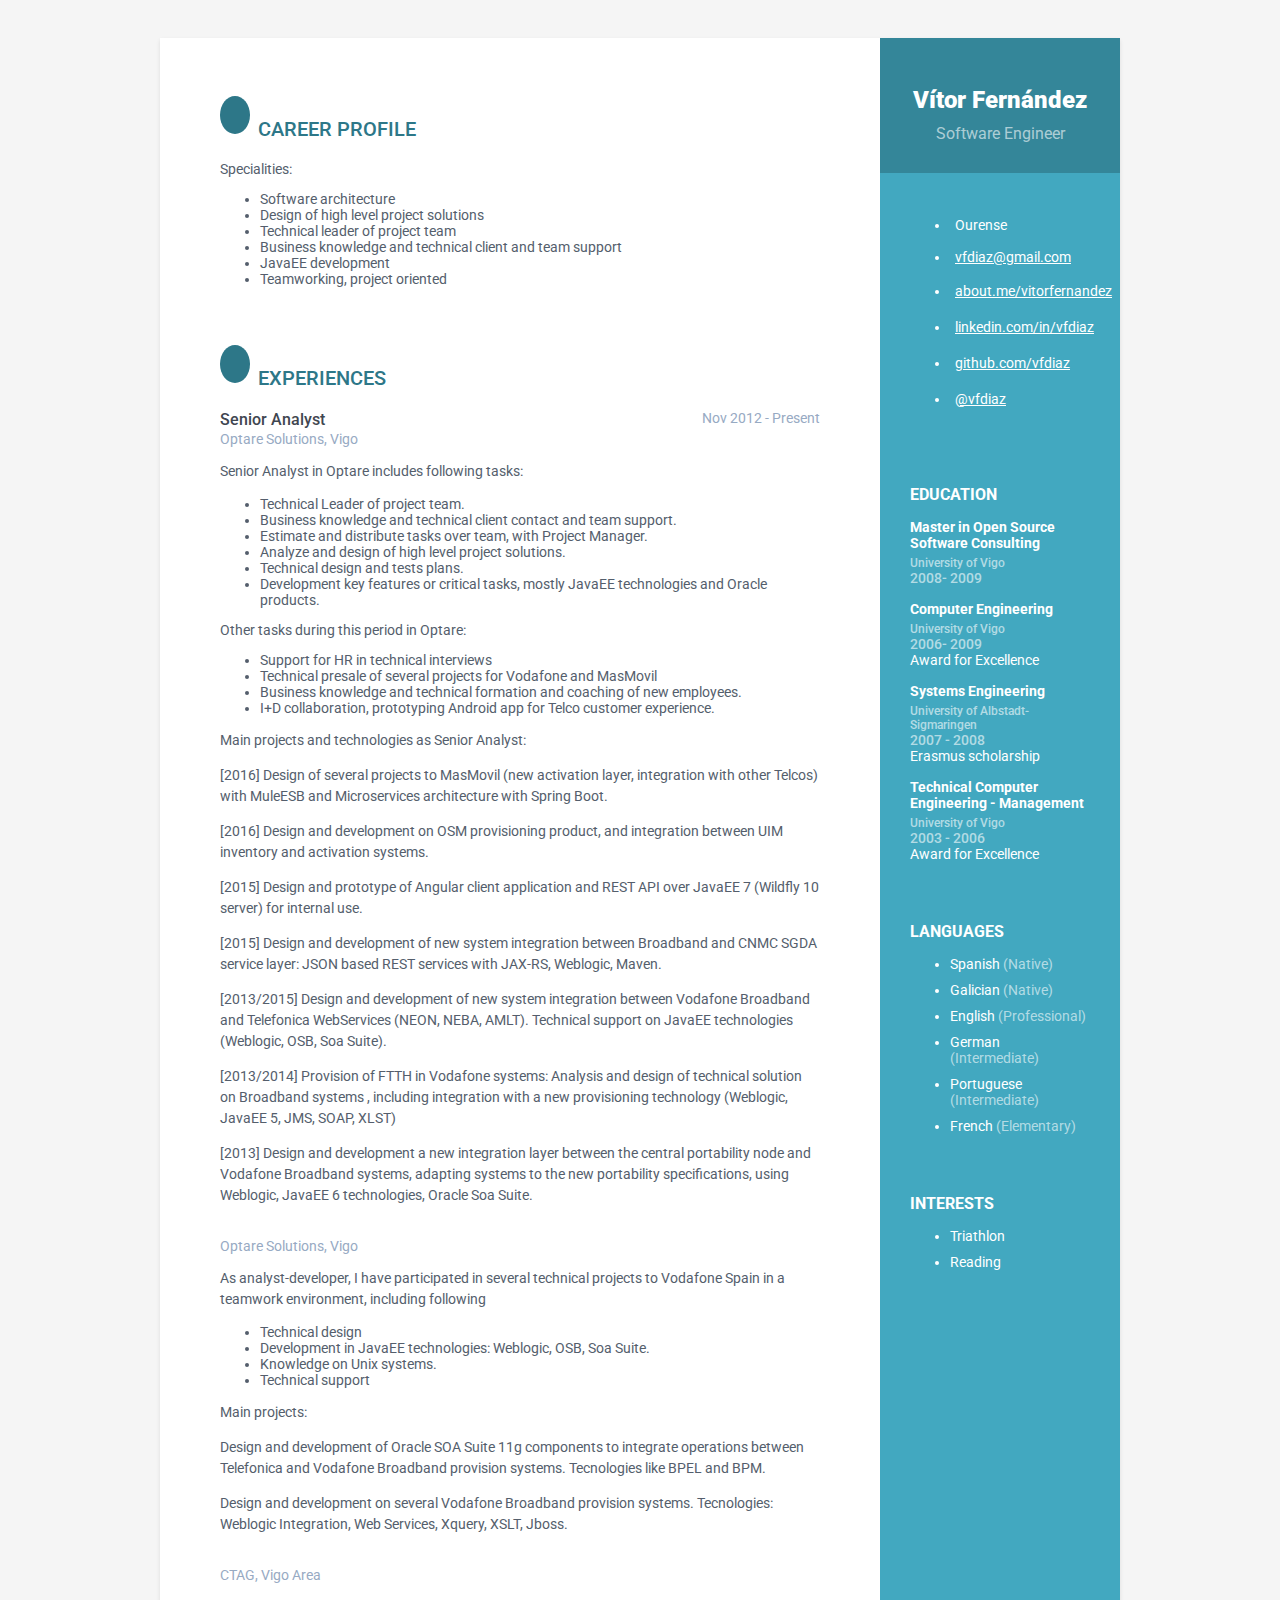
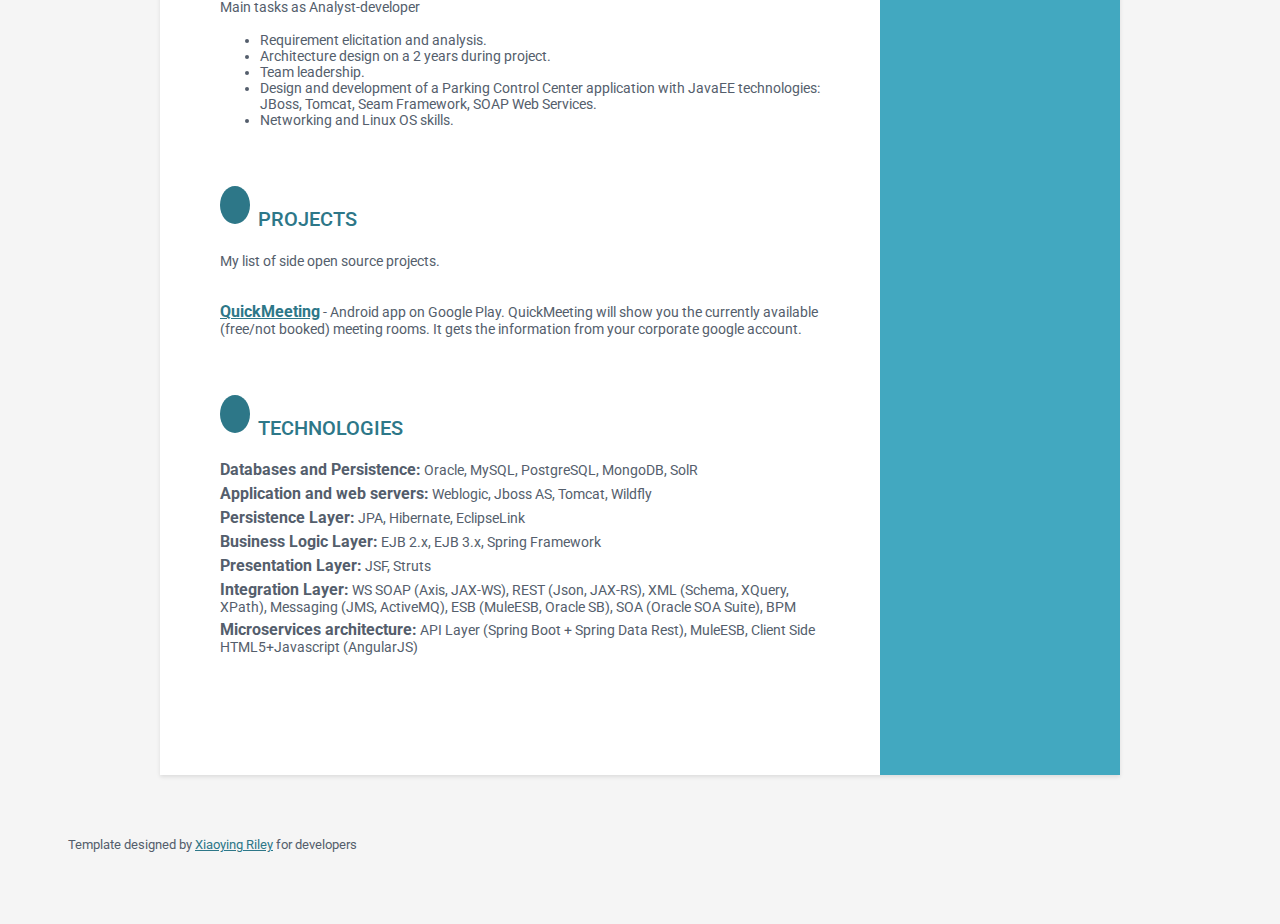
==== index_es.html @ 52ed0b9c "Add pdf resume" ====
<!DOCTYPE html>
<!--[if IE 8]> <html lang="en" class="ie8"> <![endif]-->
<!--[if IE 9]> <html lang="en" class="ie9"> <![endif]-->
<!--[if !IE]><!--> <html lang="en"> <!--<![endif]-->
<head>
    <title>CV - Vitor Fernandez</title>
    <!-- Meta -->
    <meta charset="utf-8">
    <meta http-equiv="X-UA-Compatible" content="IE=edge">
    <meta name="viewport" content="width=device-width, initial-scale=1.0">
    <meta name="description" content="CV - Vitor Fernandez">
    <meta name="author" content="Vitor Fernandez">
    <link href='https://fonts.googleapis.com/css?family=Roboto:400,500,400italic,300italic,300,500italic,700,700italic,900,900italic' rel='stylesheet' type='text/css'>
    <!-- Global CSS -->
    <link rel="stylesheet" href="assets/plugins/bootstrap/css/bootstrap.min.css">
    <!-- Plugins CSS -->
    <link rel="stylesheet" href="assets/plugins/font-awesome/css/font-awesome.css">

    <!-- Theme CSS -->
    <link id="theme-style" rel="stylesheet" href="assets/css/styles.css">
    <!-- HTML5 shim and Respond.js for IE8 support of HTML5 elements and media queries -->
    <!--[if lt IE 9]>
      <script src="https://oss.maxcdn.com/html5shiv/3.7.2/html5shiv.min.js"></script>
      <script src="https://oss.maxcdn.com/respond/1.4.2/respond.min.js"></script>
    <![endif]-->
</head>

<body>
    <div class="wrapper">
        <div class="sidebar-wrapper">
            <div class="profile-container">
                <img class="profile" src="assets/images/profile.png" alt="" />
                <h2 class="name">Vítor Fernández</h2>
                <h3 class="tagline">Software Engineer</h3>
            </div><!--//profile-container-->

            <div class="contact-container container-block">
                <ul class="list-unstyled contact-list">
                    <li class="email"><i class="fa fa-home"></i>Ourense</a></li>
                    <li class="email"><i class="fa fa-envelope"></i><a href="mailto: vfdiaz@gmail.com">vfdiaz@gmail.com</a></li>
                    <li class="website"><i class="fa fa-globe"></i><a href="http://about.me/vitorfernandez" target="_blank">about.me/vitorfernandez</a></li>
                    <li class="linkedin"><i class="fa fa-linkedin"></i><a href="https://www.linkedin.com/in/vfdiaz" target="_blank">linkedin.com/in/vfdiaz</a></li>
                    <li class="github"><i class="fa fa-github"></i><a href="https://github.com/vfdiaz" target="_blank">github.com/vfdiaz</a></li>
                    <li class="twitter"><i class="fa fa-twitter"></i><a href="https://twitter.com/3rdwave_themes" target="_blank">@vfdiaz</a></li>
                </ul>
            </div><!--//contact-container-->
            <div class="education-container container-block">
                <h2 class="container-block-title">Education</h2>
                <div class="item">
                    <h4 class="degree">Master in Open Source Software Consulting</h4>
                    <h5 class="meta">University of Vigo</h5>
                    <div class="time">2008- 2009</div>
                </div><!--//item-->
                <div class="item">
                    <h4 class="degree">Computer Engineering</h4>
                    <h5 class="meta">University of Vigo</h5>
                    <div class="time">2006- 2009</div>
                    <span class="lang-desc">Award for Excellence</span>
                </div><!--//item-->
                <div class="item">
                    <h4 class="degree">Systems Engineering</h4>
                    <h5 class="meta">University of Albstadt-Sigmaringen</h5>
                    <div class="time">2007 - 2008</div>
                    <span class="lang-desc">Erasmus scholarship</span>
                </div><!--//item-->
                <div class="item">
                    <h4 class="degree">Technical Computer Engineering - Management</h4>
                    <h5 class="meta">University of Vigo</h5>
                    <div class="time">2003 - 2006</div>
                    <span class="lang-desc">Award for Excellence</span>
                </div><!--//item-->
            </div><!--//education-container-->

            <div class="languages-container container-block">
                <h2 class="container-block-title">Languages</h2>
                <ul class="list-unstyled interests-list">
                    <li>Spanish <span class="lang-desc">(Native)</span></li>
                    <li>Galician <span class="lang-desc">(Native)</span></li>
                    <li>English <span class="lang-desc">(Professional)</span></li>
                    <li>German <span class="lang-desc">(Intermediate)</span></li>
                    <li>Portuguese <span class="lang-desc">(Intermediate)</span></li>
                    <li>French <span class="lang-desc">(Elementary)</span></li>
                </ul>
            </div><!--//interests-->

            <div class="interests-container container-block">
                <h2 class="container-block-title">Interests</h2>
                <ul class="list-unstyled interests-list">
                    <li>Triathlon</li>
                    <li>Reading</li>
                </ul>
            </div><!--//interests-->

        </div><!--//sidebar-wrapper-->

        <div class="main-wrapper">

            <section class="section summary-section">
                <h2 class="section-title"><i class="fa fa-user"></i>Career Profile</h2>
                <div class="summary">
                    Specialities:
                    <ul>
                    <li>Software architecture</li>
                    <li>Design of high level project solutions</li>
                    <li>Technical leader of project team</li>
                    <li>Business knowledge and technical client and team support</li>
                    <li>JavaEE development</li>
                    <li>Teamworking, project oriented</li>
                </ul>
                </div><!--//summary-->
            </section><!--//section-->

            <section class="section experiences-section">
                <h2 class="section-title"><i class="fa fa-briefcase"></i>Experiences</h2>

                <div class="item">
                    <div class="meta">
                        <div class="upper-row">
                            <h3 class="job-title">Senior Analyst</h3>
                            <div class="time">Nov 2012 - Present</div>
                        </div><!--//upper-row-->
                        <div class="company">Optare Solutions, Vigo</div>
                    </div><!--//meta-->
                    <div class="details">
                        <p>Senior Analyst in Optare includes following tasks:
                        <ul>
                            <li>Technical Leader of project team.</li>
                            <li>Business knowledge and technical client contact and team support.</li>
                            <li>Estimate and distribute tasks over team, with Project Manager.</li>
                            <li>Analyze and design of high level project solutions.</li>
                            <li>Technical design and tests plans.</li>
                            <li>Development key features or critical tasks, mostly JavaEE technologies and Oracle products.</li>
                        </ul>
                        Other tasks during this period in Optare:
                        <ul>
                            <li>Support for HR in technical interviews</li>
                            <li>Technical presale of several projects for Vodafone and MasMovil</li>
                            <li>Business knowledge and technical formation and coaching of new employees.</li>
                            <li>I+D collaboration, prototyping Android app for Telco customer experience.</li>
                        </ul>
                        </p>
                        <p>Main projects and technologies as Senior Analyst:</p>
                        <p>[2016] Design of several projects to MasMovil (new activation layer, integration with other Telcos) with MuleESB and Microservices architecture with Spring Boot.</p>
                        <p>[2016] Design and development on OSM provisioning product, and integration between UIM inventory and activation systems.</p>
                        <p>[2015] Design and prototype of Angular client application and REST API over JavaEE 7 (Wildfly 10 server) for internal use.</p>
                        <p>[2015] Design and development of new system integration between Broadband and CNMC SGDA service layer: JSON based REST services with JAX-RS, Weblogic, Maven.</p>
                        <p>[2013/2015] Design and development of new system integration between Vodafone Broadband and Telefonica WebServices (NEON, NEBA, AMLT). Technical support on JavaEE technologies (Weblogic, OSB, Soa Suite).</p>
                        <p>[2013/2014] Provision of FTTH in Vodafone systems: Analysis and design of technical solution on Broadband systems , including integration with a new provisioning technology (Weblogic, JavaEE 5, JMS, SOAP, XLST)</p>
                        <p>[2013] Design and development a new integration layer between the central portability node and Vodafone Broadband systems, adapting systems to the  new portability specifications, using Weblogic, JavaEE 6 technologies, Oracle Soa Suite.</p>
                    </div><!--//details-->
                </div><!--//item-->

                <div class="item">
                    <div class="meta">
                        <div class="upper-row">
                            <h3 class="job-title"Analyst-developer</h3>
                            <div class="time">Dec 2010 - Nov 2012</div>
                        </div><!--//upper-row-->
                        <div class="company">Optare Solutions, Vigo</div>
                    </div><!--//meta-->
                    <div class="details">
                        <p>As analyst-developer, I have participated in several technical projects to Vodafone Spain in a teamwork environment, including following
                        <ul>
                            <li>Technical design</li>
                            <li>Development in JavaEE technologies: Weblogic, OSB, Soa Suite.</li>
                            <li>Knowledge on Unix systems.</li>
                            <li>Technical support</li>
                        </ul>
                        </p>
                        <p>Main projects:</p>
                        <p>Design and development of Oracle SOA Suite 11g components to integrate operations between  Telefonica and Vodafone Broadband provision systems. Tecnologies like BPEL and BPM.</p>
                        <p>Design and development on several Vodafone Broadband provision systems. Tecnologies: Weblogic Integration, Web Services, Xquery, XSLT, Jboss.</p>
                    </div><!--//details-->
                </div><!--//item-->

                <div class="item">
                    <div class="meta">
                        <div class="upper-row">
                            <h3 class="job-title"Analyst-developer</h3>
                            <div class="time">Jan 09 - Dec 2010</div>
                        </div><!--//upper-row-->
                        <div class="company">CTAG, Vigo Area</div>
                    </div><!--//meta-->
                    <div class="details">
                        <p><p>Main tasks as Analyst-developer
                        <ul>
                            <li>Requirement elicitation and analysis.</li>
                            <li>Architecture design on a 2 years during project.</li>
                            <li>Team leadership.</li>
                            <li>Design and development of a Parking Control Center application with JavaEE technologies: JBoss, Tomcat, Seam Framework, SOAP Web Services.</li>
                            <li>Networking and Linux OS skills.</li>
                        </ul></p>
                    </div><!--//details-->
                </div><!--//item-->

            </section><!--//section-->

            <section class="section projects-section">
                <h2 class="section-title"><i class="fa fa-archive"></i>Projects</h2>
                <div class="intro">
                    <p>My list of side open source projects.</p>
                </div><!--//intro-->
                <div class="item">
                    <span class="project-title"><a href="https://github.com/quickmeeting/chalendarviewer" target="_blank">QuickMeeting</a></span> -
                    <span class="project-tagline">Android app on Google Play. QuickMeeting will show you the currently available (free/not booked) meeting rooms. It gets the information from your corporate google account.</span>
                </div><!--//item-->
            </section><!--//section-->

            <section class="skills-section section">
                <h2 class="section-title"><i class="fa fa-rocket"></i>Technologies</h2>
                <div class="item-sp">
                    <span class="project-title">Databases and Persistence:</span>
                    <span class="project-tagline">Oracle, MySQL, PostgreSQL, MongoDB, SolR<span>
                </div><!--//item-sp-->
                <div class="item-sp">
                    <span class="project-title">Application and web servers:</span>
                    <span class="project-tagline">Weblogic, Jboss AS, Tomcat, Wildfly<span>
                </div><!--//item-sp-->
                <div class="item-sp">
                    <span class="project-title">Persistence Layer:</span>
                    <span class="project-tagline">JPA, Hibernate, EclipseLink<span>
                </div><!--//item-sp-->
                <div class="item-sp">
                    <span class="project-title">Business Logic Layer:</span>
                    <span class="project-tagline">EJB 2.x, EJB 3.x, Spring Framework<span>
                </div><!--//item-sp-->
                <div class="item-sp">
                    <span class="project-title">Presentation Layer:</span>
                    <span class="project-tagline">JSF, Struts<span>
                </div><!--//item-sp-->
                <div class="item-sp">
                    <span class="project-title">Integration Layer:</span>
                    <span class="project-tagline">WS SOAP (Axis, JAX-WS), REST (Json, JAX-RS), XML (Schema, XQuery, XPath), Messaging (JMS, ActiveMQ), ESB (MuleESB, Oracle SB), SOA (Oracle SOA Suite), BPM<span>
                </div><!--//item-sp-->
                <div class="item-sp">
                    <span class="project-title">Microservices architecture:</span>
                    <span class="project-tagline">API Layer (Spring Boot + Spring Data Rest), MuleESB, Client Side HTML5+Javascript (AngularJS)<span>
                </div><!--//item-sp-->
            </section><!--//skills-section-->

        </div><!--//main-body-->
    </div>

    <footer class="footer">
        <div class="text-center">
                <!--/* This template is released under the Creative Commons Attribution 3.0 License. Please keep the attribution link below when using for your own project. Thank you for your support. :) If you'd like to use the template without the attribution, you can check out other license options via our website: themes.3rdwavemedia.com */-->
                <small class="copyright">Template designed by <a href="http://themes.3rdwavemedia.com" target="_blank">Xiaoying Riley</a> for developers</small>
        </div><!--//container-->
    </footer><!--//footer-->

    <!-- Javascript -->
    <script type="text/javascript" src="assets/plugins/jquery-1.11.3.min.js"></script>
    <script type="text/javascript" src="assets/plugins/bootstrap/js/bootstrap.min.js"></script>
    <!-- custom js -->
    <script type="text/javascript" src="assets/js/main.js"></script>
</body>
</html>
---- assets/css/styles.css ----
/*
 * Template Name: Orbit - Responsive Resume/CV Template for Developers
 * Version: 1.0
 * Author: Xiaoying Riley
 * Twitter: @3rdwave_themes
 * License: Creative Commons Attribution 3.0 License
 * Website: http://themes.3rdwavemedia.com/
*/
/* styles.css */
/* ======= Base ======= */
body {
  font-family: 'Roboto', sans-serif;
  color: #545E6C;
  background: #f5f5f5;
  font-size: 14px;
  padding: 30px;
  -webkit-font-smoothing: antialiased;
  -moz-osx-font-smoothing: grayscale;
}
h1,
h2,
h3,
h4,
h5,
h6 {
  font-weight: 700;
}
a {
  color: #2d7788;
  -webkit-transition: all 0.4s ease-in-out;
  -moz-transition: all 0.4s ease-in-out;
  -ms-transition: all 0.4s ease-in-out;
  -o-transition: all 0.4s ease-in-out;
}
a:hover {
  text-decoration: underline;
  color: #1a454f;
}
a:focus {
  text-decoration: none;
}
p {
  line-height: 1.5;
}
.wrapper {
  background: #42A8C0;
  max-width: 960px;
  margin: 0 auto;
  position: relative;
  -webkit-box-shadow: 0px 2px 4px rgba(0, 0, 0, 0.1);
  -moz-box-shadow: 0px 2px 4px rgba(0, 0, 0, 0.1);
  box-shadow: 0px 2px 4px rgba(0, 0, 0, 0.1);
}
.sidebar-wrapper {
  background: #42A8C0;
  position: absolute;
  right: 0;
  width: 240px;
  height: 100%;
  min-height: 800px;
  color: #fff;
}
.sidebar-wrapper a {
  color: #fff;
}
.sidebar-wrapper .profile-container {
  padding: 30px;
  background: rgba(0, 0, 0, 0.2);
  text-align: center;
  color: #fff;
}
.sidebar-wrapper .name {
  font-size: 24px;
  font-weight: 900;
  margin-top: 0;
  margin-bottom: 10px;
}
.sidebar-wrapper .tagline {
  color: rgba(255, 255, 255, 0.6);
  font-size: 16px;
  font-weight: 400;
  margin-top: 0;
  margin-bottom: 0;
}
.sidebar-wrapper .profile {
  margin-bottom: 15px;
}
.sidebar-wrapper .contact-list .fa {
  margin-right: 5px;
  font-size: 18px;
  vertical-align: middle;
}
.sidebar-wrapper .contact-list li {
  margin-bottom: 15px;
}
.sidebar-wrapper .contact-list li:last-child {
  margin-bottom: 0;
}
.sidebar-wrapper .contact-list .email .fa {
  font-size: 14px;
}
.sidebar-wrapper .container-block {
  padding: 30px;
}
.sidebar-wrapper .container-block-title {
  text-transform: uppercase;
  font-size: 16px;
  font-weight: 700;
  margin-top: 0;
  margin-bottom: 15px;
}
.sidebar-wrapper .degree {
  font-size: 14px;
  margin-top: 0;
  margin-bottom: 5px;
}
.sidebar-wrapper .education-container .item {
  margin-bottom: 15px;
}
.sidebar-wrapper .education-container .item:last-child {
  margin-bottom: 0;
}
.sidebar-wrapper .education-container .meta {
  color: rgba(255, 255, 255, 0.6);
  font-weight: 500;
  margin-bottom: 0px;
  margin-top: 0;
}
.sidebar-wrapper .education-container .time {
  color: rgba(255, 255, 255, 0.6);
  font-weight: 500;
  margin-bottom: 0px;
}
.sidebar-wrapper .languages-container .lang-desc {
  color: rgba(255, 255, 255, 0.6);
}
.sidebar-wrapper .languages-list {
  margin-bottom: 0;
}
.sidebar-wrapper .languages-list li {
  margin-bottom: 10px;
}
.sidebar-wrapper .languages-list li:last-child {
  margin-bottom: 0;
}
.sidebar-wrapper .interests-list {
  margin-bottom: 0;
}
.sidebar-wrapper .interests-list li {
  margin-bottom: 10px;
}
.sidebar-wrapper .interests-list li:last-child {
  margin-bottom: 0;
}
.main-wrapper {
  background: #fff;
  padding: 60px;
  padding-right: 300px;
}
.main-wrapper .section-title {
  text-transform: uppercase;
  font-size: 20px;
  font-weight: 500;
  color: #2d7788;
  position: relative;
  margin-top: 0;
  margin-bottom: 20px;
}
.main-wrapper .section-title .fa {
  width: 30px;
  height: 30px;
  margin-right: 8px;
  display: inline-block;
  color: #fff;
  -webkit-border-radius: 50%;
  -moz-border-radius: 50%;
  -ms-border-radius: 50%;
  -o-border-radius: 50%;
  border-radius: 50%;
  -moz-background-clip: padding;
  -webkit-background-clip: padding-box;
  background-clip: padding-box;
  background: #2d7788;
  text-align: center;
  padding-top: 8px;
  font-size: 16px;
  position: relative;
  top: -2px;
}
.main-wrapper .section {
  margin-bottom: 60px;
}
.main-wrapper .experiences-section .item {
  margin-bottom: 30px;
}
.main-wrapper .upper-row {
  position: relative;
  overflow: hidden;
  margin-bottom: 2px;
}
.main-wrapper .job-title {
  color: #3F4650;
  font-size: 16px;
  margin-top: 0;
  margin-bottom: 0;
  font-weight: 500;
}
.main-wrapper .time {
  position: absolute;
  right: 0;
  top: 0;
  color: #97AAC3;
}
.main-wrapper .company {
  margin-bottom: 10px;
  color: #97AAC3;
}
.main-wrapper .project-title {
  font-size: 16px;
  font-weight: 400;
  margin-top: 0;
  margin-bottom: 5px;
  font-weight: bold;
}
.main-wrapper .projects-section .intro {
  margin-bottom: 30px;
}
.main-wrapper .projects-section .item {
  margin-bottom: 15px;
}
.skillset .item {
  margin-bottom: 15px;
  overflow: hidden;
}
.skillset .level-title {
  font-size: 14px;
  margin-top: 0;
  margin-bottom: 12px;
}
.skillset .level-bar {
  height: 12px;
  background: #f5f5f5;
}
.skillset .level-bar-inner {
  height: 12px;
  background: #7bc2d3;
}
.footer {
  padding: 30px;
  padding-top: 60px;
}
.footer .copyright {
  line-height: 1.6;
  color: #545E6C;
  font-size: 13px;
}
.footer .fa-heart {
  color: #fb866a;
}
/* Extra small devices (phones, less than 768px) */
@media (max-width: 767px) {
  .sidebar-wrapper {
    position: static;
    width: inherit;
  }
  .main-wrapper {
    padding: 30px;
  }
  .main-wrapper .time {
    position: static;
    display: block;
    margin-top: 5px;
  }
  .main-wrapper .upper-row {
    margin-bottom: 0;
  }
}
/* Small devices (tablets, 768px and up) */
/* Medium devices (desktops, 992px and up) */
@media (min-width: 992px) {
  .skillset .level-title {
    display: inline-block;
    float: left;
    width: 30%;
    margin-bottom: 0;
  }
  .skillset .level-bar {
    display: inline-block;
    width: 70%;
    float: left;
    position: relative;
    top: 1px;
  }
}
img {
    max-width: 100vw;
    height:auto;
    width:auto;
    max-height:100vh;
}

.item-sp {
    margin-bottom: 5px;
}

/* Large devices (large desktops, 1200px and up) */
/* Ex-Large devices (large desktops, 1200px and up) */
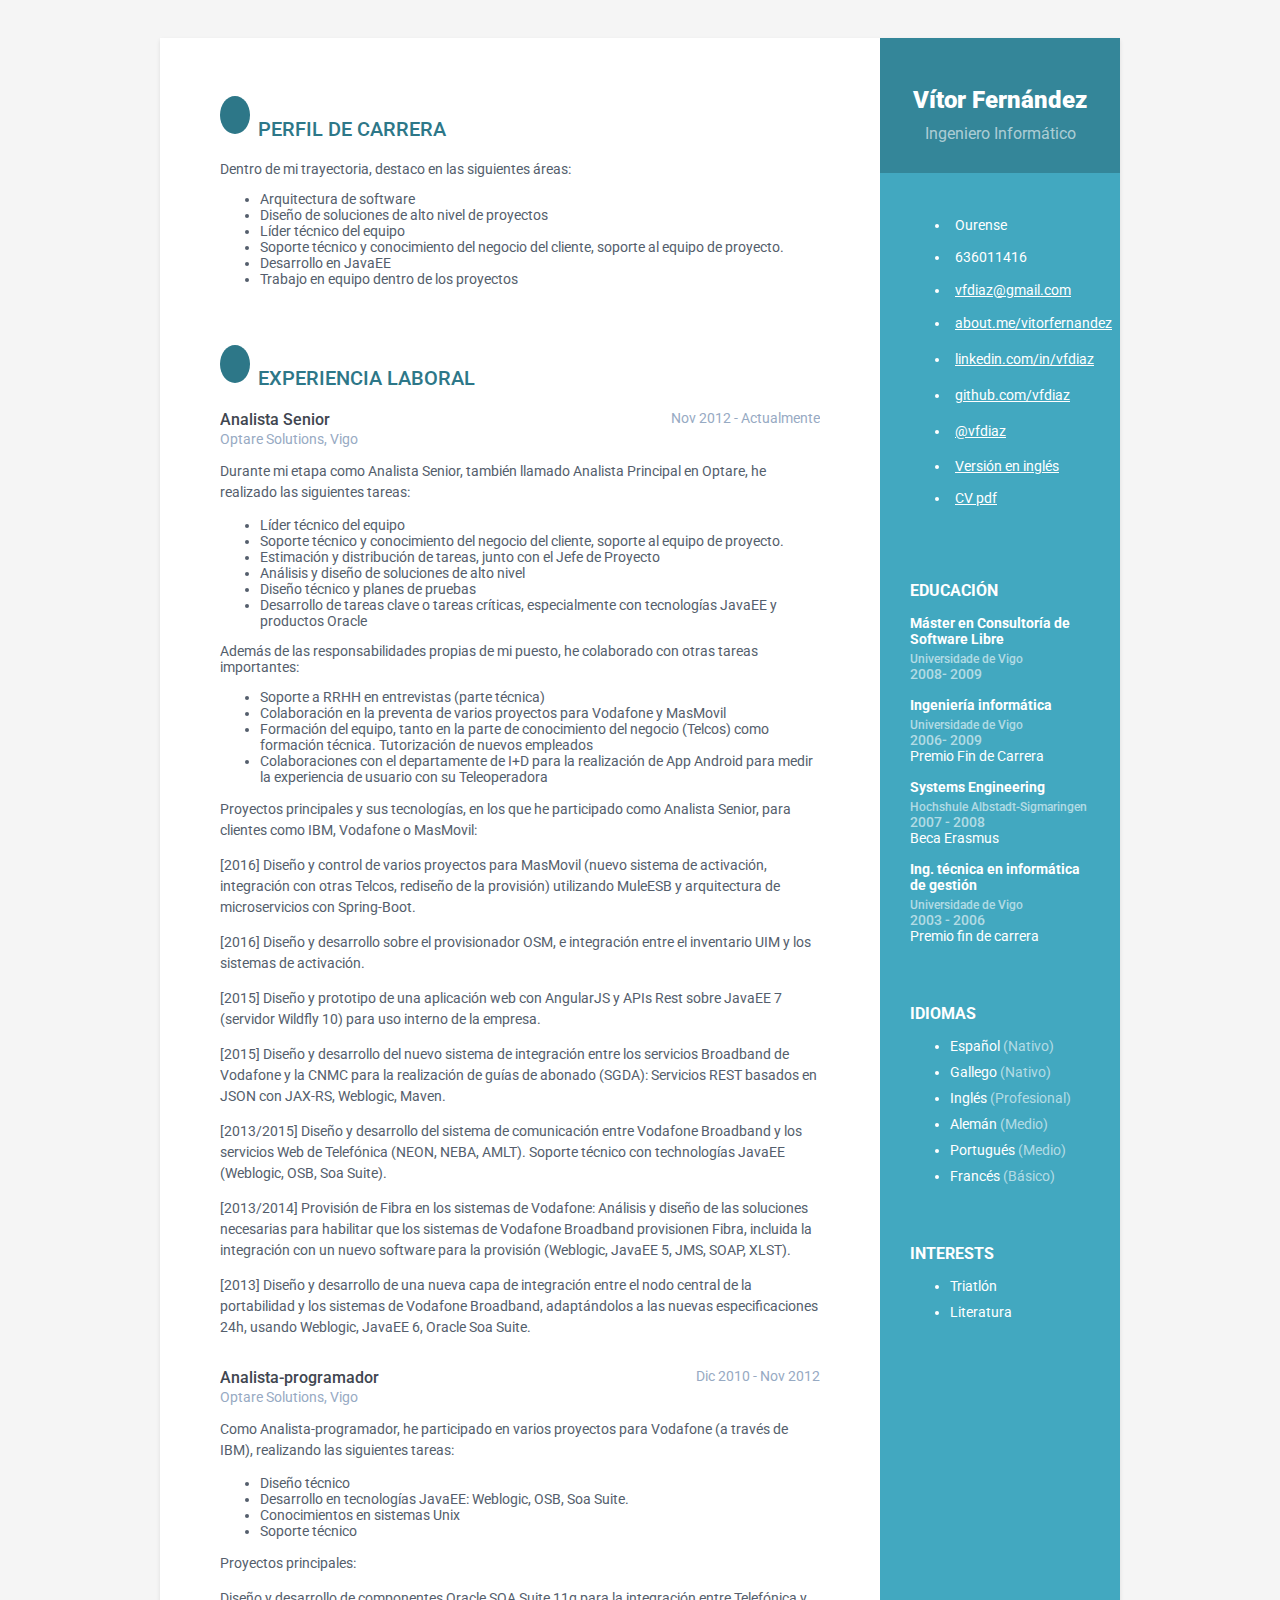
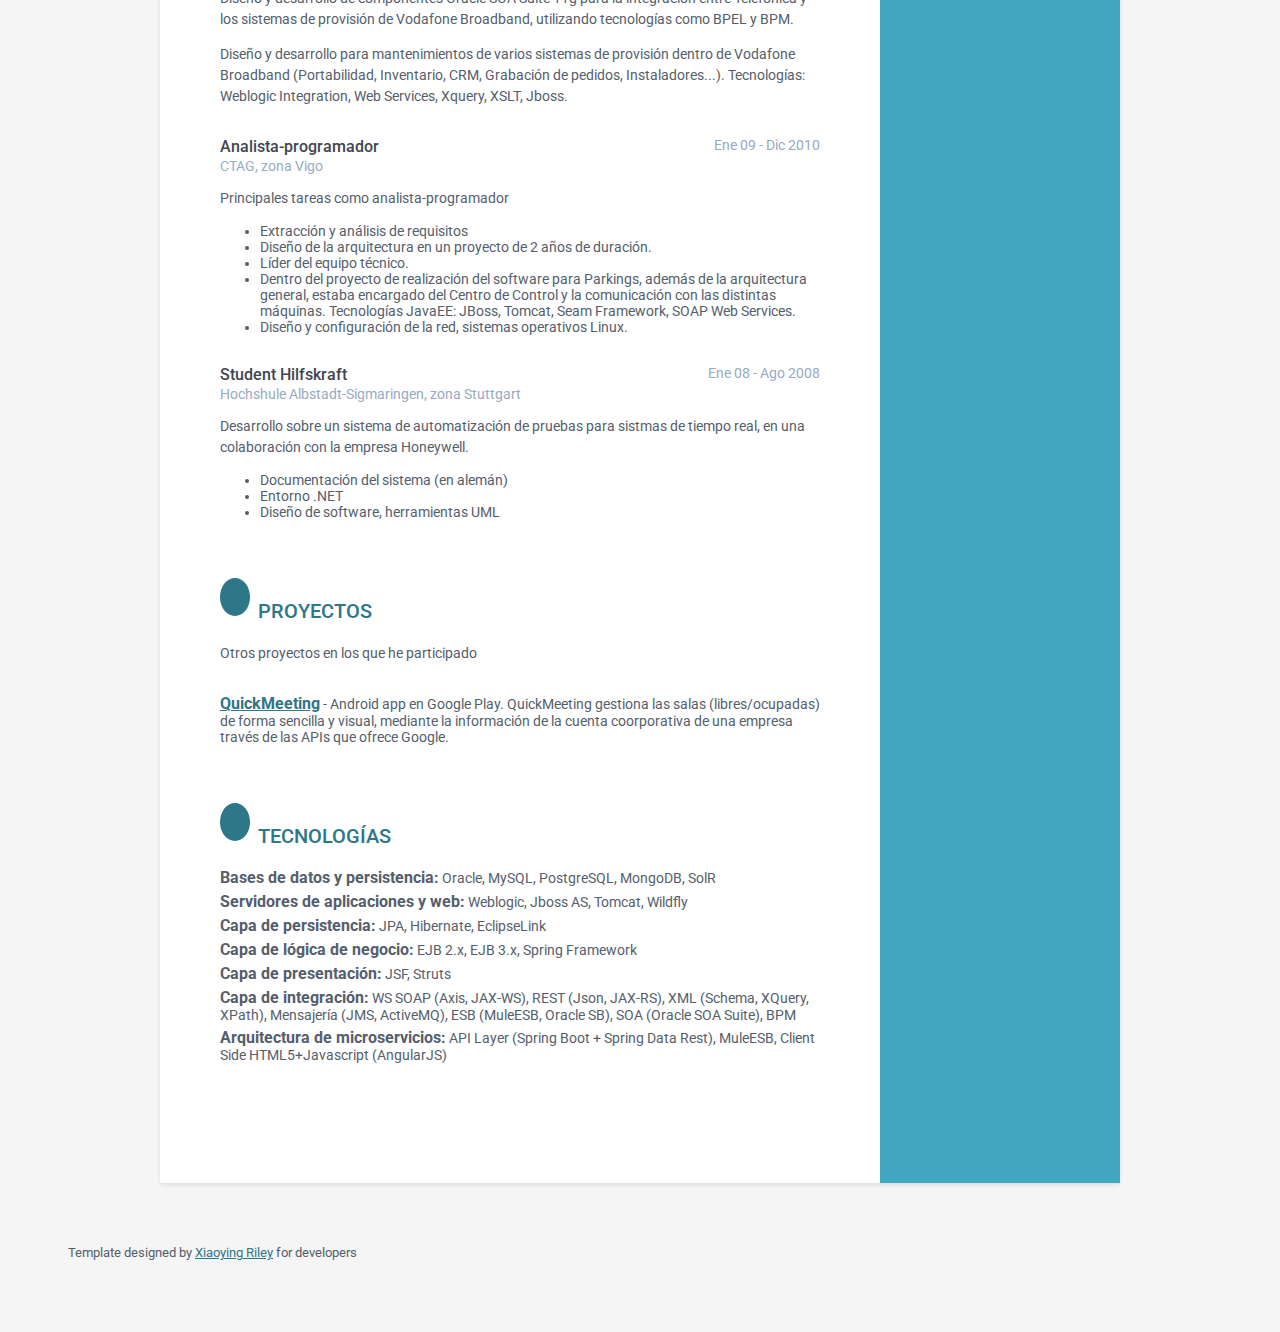
==== commit 998cfec7: "Links between versions and pdf format" ====
--- a/index_es.html
+++ b/index_es.html
@@ -31,63 +31,67 @@
             <div class="profile-container">
                 <img class="profile" src="assets/images/profile.png" alt="" />
                 <h2 class="name">Vítor Fernández</h2>
-                <h3 class="tagline">Software Engineer</h3>
+                <h3 class="tagline">Ingeniero Informático</h3>
             </div><!--//profile-container-->
 
             <div class="contact-container container-block">
                 <ul class="list-unstyled contact-list">
                     <li class="email"><i class="fa fa-home"></i>Ourense</a></li>
+                    <li class="email"><i class="fa fa-phone"></i>636011416</a></li>
                     <li class="email"><i class="fa fa-envelope"></i><a href="mailto: vfdiaz@gmail.com">vfdiaz@gmail.com</a></li>
                     <li class="website"><i class="fa fa-globe"></i><a href="http://about.me/vitorfernandez" target="_blank">about.me/vitorfernandez</a></li>
                     <li class="linkedin"><i class="fa fa-linkedin"></i><a href="https://www.linkedin.com/in/vfdiaz" target="_blank">linkedin.com/in/vfdiaz</a></li>
                     <li class="github"><i class="fa fa-github"></i><a href="https://github.com/vfdiaz" target="_blank">github.com/vfdiaz</a></li>
-                    <li class="twitter"><i class="fa fa-twitter"></i><a href="https://twitter.com/3rdwave_themes" target="_blank">@vfdiaz</a></li>
+                    <li class="twitter"><i class="fa fa-twitter"></i><a href="https://twitter.com/vfdiaz" target="_blank">@vfdiaz</a></li>
+                    <li class="email"><i class="fa fa-flag-o"></i><a href="index.html">Versión en inglés</a></li>
+                    <li class="email"><i class="fa fa-file-pdf-o"></i><a href="resume_es.pdf">CV pdf</a></li>
+
                 </ul>
             </div><!--//contact-container-->
             <div class="education-container container-block">
-                <h2 class="container-block-title">Education</h2>
-                <div class="item">
-                    <h4 class="degree">Master in Open Source Software Consulting</h4>
-                    <h5 class="meta">University of Vigo</h5>
+                <h2 class="container-block-title">Educación</h2>
+                <div class="item">
+                    <h4 class="degree">Máster en Consultoría de Software Libre</h4>
+                    <h5 class="meta">Universidade de Vigo</h5>
                     <div class="time">2008- 2009</div>
                 </div><!--//item-->
                 <div class="item">
-                    <h4 class="degree">Computer Engineering</h4>
-                    <h5 class="meta">University of Vigo</h5>
+                    <h4 class="degree">Ingeniería informática</h4>
+                    <h5 class="meta">Universidade de Vigo</h5>
                     <div class="time">2006- 2009</div>
-                    <span class="lang-desc">Award for Excellence</span>
+                    <span class="lang-desc">Premio Fin de Carrera</span>
                 </div><!--//item-->
                 <div class="item">
                     <h4 class="degree">Systems Engineering</h4>
-                    <h5 class="meta">University of Albstadt-Sigmaringen</h5>
+                    <h5 class="meta">Hochshule Albstadt-Sigmaringen</h5>
                     <div class="time">2007 - 2008</div>
-                    <span class="lang-desc">Erasmus scholarship</span>
-                </div><!--//item-->
-                <div class="item">
-                    <h4 class="degree">Technical Computer Engineering - Management</h4>
-                    <h5 class="meta">University of Vigo</h5>
+                    <span class="lang-desc">Beca Erasmus</span>
+                </div><!--//item-->
+                <div class="item">
+                    <h4 class="degree">Ing. técnica en informática de gestión</h4>
+                    <h5 class="meta">Universidade de Vigo</h5>
                     <div class="time">2003 - 2006</div>
-                    <span class="lang-desc">Award for Excellence</span>
+                    <span class="lang-desc">Premio fin de carrera</span>
                 </div><!--//item-->
             </div><!--//education-container-->
 
             <div class="languages-container container-block">
-                <h2 class="container-block-title">Languages</h2>
+                <h2 class="container-block-title">Idiomas</h2>
                 <ul class="list-unstyled interests-list">
-                    <li>Spanish <span class="lang-desc">(Native)</span></li>
-                    <li>Galician <span class="lang-desc">(Native)</span></li>
-                    <li>English <span class="lang-desc">(Professional)</span></li>
-                    <li>German <span class="lang-desc">(Intermediate)</span></li>
-                    <li>Portuguese <span class="lang-desc">(Intermediate)</span></li>
-                    <li>French <span class="lang-desc">(Elementary)</span></li>
+                    <li>Español <span class="lang-desc">(Nativo)</span></li>
+                    <li>Gallego <span class="lang-desc">(Nativo)</span></li>
+                    <li>Inglés <span class="lang-desc">(Profesional)</span></li>
+                    <li>Alemán <span class="lang-desc">(Medio)</span></li>
+                    <li>Portugués <span class="lang-desc">(Medio)</span></li>
+                    <li>Francés <span class="lang-desc">(Básico)</span></li>
                 </ul>
             </div><!--//interests-->
 
             <div class="interests-container container-block">
                 <h2 class="container-block-title">Interests</h2>
                 <ul class="list-unstyled interests-list">
-                    <li>Triathlon</li>
-                    <li>Reading</li>
+                    <li>Triatlón</li>
+                    <li>Literatura</li>
                 </ul>
             </div><!--//interests-->
 
@@ -96,144 +100,162 @@
         <div class="main-wrapper">
 
             <section class="section summary-section">
-                <h2 class="section-title"><i class="fa fa-user"></i>Career Profile</h2>
+                <h2 class="section-title"><i class="fa fa-user"></i>Perfil de Carrera</h2>
                 <div class="summary">
-                    Specialities:
+                    Dentro de mi trayectoria, destaco en las siguientes áreas:
                     <ul>
-                    <li>Software architecture</li>
-                    <li>Design of high level project solutions</li>
-                    <li>Technical leader of project team</li>
-                    <li>Business knowledge and technical client and team support</li>
-                    <li>JavaEE development</li>
-                    <li>Teamworking, project oriented</li>
+                    <li>Arquitectura de software</li>
+                    <li>Diseño de soluciones de alto nivel de proyectos</li>
+                    <li>Líder técnico del equipo</li>
+                    <li>Soporte técnico y conocimiento del negocio del cliente, soporte al equipo de proyecto.</li>
+                    <li>Desarrollo en JavaEE</li>
+                    <li>Trabajo en equipo dentro de los proyectos</li>
                 </ul>
                 </div><!--//summary-->
             </section><!--//section-->
 
             <section class="section experiences-section">
-                <h2 class="section-title"><i class="fa fa-briefcase"></i>Experiences</h2>
-
-                <div class="item">
-                    <div class="meta">
-                        <div class="upper-row">
-                            <h3 class="job-title">Senior Analyst</h3>
-                            <div class="time">Nov 2012 - Present</div>
+                <h2 class="section-title"><i class="fa fa-briefcase"></i>Experiencia Laboral</h2>
+
+                <div class="item">
+                    <div class="meta">
+                        <div class="upper-row">
+                            <h3 class="job-title">Analista Senior</h3>
+                            <div class="time">Nov 2012 - Actualmente</div>
                         </div><!--//upper-row-->
                         <div class="company">Optare Solutions, Vigo</div>
                     </div><!--//meta-->
                     <div class="details">
-                        <p>Senior Analyst in Optare includes following tasks:
-                        <ul>
-                            <li>Technical Leader of project team.</li>
-                            <li>Business knowledge and technical client contact and team support.</li>
-                            <li>Estimate and distribute tasks over team, with Project Manager.</li>
-                            <li>Analyze and design of high level project solutions.</li>
-                            <li>Technical design and tests plans.</li>
-                            <li>Development key features or critical tasks, mostly JavaEE technologies and Oracle products.</li>
+                        <p>Durante mi etapa como Analista Senior, también llamado Analista Principal en Optare, he realizado las siguientes tareas:
+                        <ul>
+                            <li>Líder técnico del equipo</li>
+                            <li>Soporte técnico y conocimiento del negocio del cliente, soporte al equipo de proyecto.</li>
+                            <li>Estimación y distribución de tareas, junto con el Jefe de Proyecto</li>
+                            <li>Análisis y diseño de soluciones de alto nivel</li>
+                            <li>Diseño técnico y planes de pruebas</li>
+                            <li>Desarrollo de tareas clave o tareas críticas, especialmente con tecnologías JavaEE y productos Oracle</li>
                         </ul>
-                        Other tasks during this period in Optare:
-                        <ul>
-                            <li>Support for HR in technical interviews</li>
-                            <li>Technical presale of several projects for Vodafone and MasMovil</li>
-                            <li>Business knowledge and technical formation and coaching of new employees.</li>
-                            <li>I+D collaboration, prototyping Android app for Telco customer experience.</li>
+                        Además de las responsabilidades propias de mi puesto, he colaborado con otras tareas importantes:
+                        <ul>
+                            <li>Soporte a RRHH en entrevistas (parte técnica)</li>
+                            <li>Colaboración en la preventa de varios proyectos para Vodafone y MasMovil</li>
+                            <li>Formación del equipo, tanto en la parte de conocimiento del negocio (Telcos) como formación técnica. Tutorización de nuevos empleados</li>
+                            <li>Colaboraciones con el departamente de I+D para la realización de App Android para medir la experiencia de usuario con su Teleoperadora</li>
                         </ul>
                         </p>
-                        <p>Main projects and technologies as Senior Analyst:</p>
-                        <p>[2016] Design of several projects to MasMovil (new activation layer, integration with other Telcos) with MuleESB and Microservices architecture with Spring Boot.</p>
-                        <p>[2016] Design and development on OSM provisioning product, and integration between UIM inventory and activation systems.</p>
-                        <p>[2015] Design and prototype of Angular client application and REST API over JavaEE 7 (Wildfly 10 server) for internal use.</p>
-                        <p>[2015] Design and development of new system integration between Broadband and CNMC SGDA service layer: JSON based REST services with JAX-RS, Weblogic, Maven.</p>
-                        <p>[2013/2015] Design and development of new system integration between Vodafone Broadband and Telefonica WebServices (NEON, NEBA, AMLT). Technical support on JavaEE technologies (Weblogic, OSB, Soa Suite).</p>
-                        <p>[2013/2014] Provision of FTTH in Vodafone systems: Analysis and design of technical solution on Broadband systems , including integration with a new provisioning technology (Weblogic, JavaEE 5, JMS, SOAP, XLST)</p>
-                        <p>[2013] Design and development a new integration layer between the central portability node and Vodafone Broadband systems, adapting systems to the  new portability specifications, using Weblogic, JavaEE 6 technologies, Oracle Soa Suite.</p>
-                    </div><!--//details-->
-                </div><!--//item-->
-
-                <div class="item">
-                    <div class="meta">
-                        <div class="upper-row">
-                            <h3 class="job-title"Analyst-developer</h3>
-                            <div class="time">Dec 2010 - Nov 2012</div>
+                        <p>Proyectos principales y sus tecnologías, en los que he participado como Analista Senior, para clientes como IBM, Vodafone o MasMovil:</p>
+                        <p>[2016] Diseño y control de varios proyectos para MasMovil (nuevo sistema de activación, integración con otras Telcos, rediseño de la provisión) utilizando MuleESB y arquitectura de microservicios con Spring-Boot.
+                        <p>[2016] Diseño y desarrollo sobre el provisionador OSM, e integración entre el inventario UIM y los sistemas de activación.</p>
+                        <p>[2015] Diseño y prototipo de una aplicación web con AngularJS y APIs Rest sobre JavaEE 7 (servidor Wildfly 10) para uso interno de la empresa.</p>
+                        <p>[2015] Diseño y desarrollo del nuevo sistema de integración entre los servicios Broadband de Vodafone y la CNMC para la realización de guías de abonado (SGDA): Servicios REST basados en JSON con JAX-RS, Weblogic, Maven.</p>
+                        <p>[2013/2015] Diseño y desarrollo del sistema de comunicación entre Vodafone Broadband y los servicios Web de Telefónica (NEON, NEBA, AMLT). Soporte técnico con technologías JavaEE (Weblogic, OSB, Soa Suite).</p>
+                        <p>[2013/2014] Provisión de Fibra en los sistemas de Vodafone: Análisis y diseño de las soluciones necesarias para habilitar que los sistemas de Vodafone Broadband provisionen Fibra,  incluida la integración con un nuevo software para la provisión (Weblogic, JavaEE 5, JMS, SOAP, XLST).</p>
+                        <p>[2013] Diseño y desarrollo de una nueva capa de integración entre el nodo central de la portabilidad y los sistemas de Vodafone Broadband, adaptándolos a las nuevas especificaciones 24h, usando Weblogic, JavaEE 6, Oracle Soa Suite.</p>
+                    </div><!--//details-->
+                </div><!--//item-->
+
+                <div class="item">
+                    <div class="meta">
+                        <div class="upper-row">
+                            <h3 class="job-title">Analista-programador</h3>
+                            <div class="time">Dic 2010 - Nov 2012</div>
                         </div><!--//upper-row-->
                         <div class="company">Optare Solutions, Vigo</div>
                     </div><!--//meta-->
                     <div class="details">
-                        <p>As analyst-developer, I have participated in several technical projects to Vodafone Spain in a teamwork environment, including following
-                        <ul>
-                            <li>Technical design</li>
-                            <li>Development in JavaEE technologies: Weblogic, OSB, Soa Suite.</li>
-                            <li>Knowledge on Unix systems.</li>
-                            <li>Technical support</li>
+                        <p>Como Analista-programador, he participado en varios proyectos para Vodafone (a través de IBM), realizando las siguientes tareas:
+                        <ul>
+                            <li>Diseño técnico</li>
+                            <li>Desarrollo en tecnologías JavaEE: Weblogic, OSB, Soa Suite.</li>
+                            <li>Conocimientos en sistemas Unix</li>
+                            <li>Soporte técnico</li>
                         </ul>
                         </p>
-                        <p>Main projects:</p>
-                        <p>Design and development of Oracle SOA Suite 11g components to integrate operations between  Telefonica and Vodafone Broadband provision systems. Tecnologies like BPEL and BPM.</p>
-                        <p>Design and development on several Vodafone Broadband provision systems. Tecnologies: Weblogic Integration, Web Services, Xquery, XSLT, Jboss.</p>
-                    </div><!--//details-->
-                </div><!--//item-->
-
-                <div class="item">
-                    <div class="meta">
-                        <div class="upper-row">
-                            <h3 class="job-title"Analyst-developer</h3>
-                            <div class="time">Jan 09 - Dec 2010</div>
-                        </div><!--//upper-row-->
-                        <div class="company">CTAG, Vigo Area</div>
-                    </div><!--//meta-->
-                    <div class="details">
-                        <p><p>Main tasks as Analyst-developer
-                        <ul>
-                            <li>Requirement elicitation and analysis.</li>
-                            <li>Architecture design on a 2 years during project.</li>
-                            <li>Team leadership.</li>
-                            <li>Design and development of a Parking Control Center application with JavaEE technologies: JBoss, Tomcat, Seam Framework, SOAP Web Services.</li>
-                            <li>Networking and Linux OS skills.</li>
+                        <p>Proyectos principales:</p>
+                        <p>Diseño y desarrollo de componentes Oracle SOA Suite 11g para la integración entre Telefónica y los sistemas de provisión de Vodafone Broadband, utilizando tecnologías como BPEL y BPM.</p>
+                        <p>Diseño y desarrollo para mantenimientos de varios sistemas de provisión dentro de Vodafone Broadband (Portabilidad, Inventario, CRM, Grabación de pedidos, Instaladores...). Tecnologías: Weblogic Integration, Web Services, Xquery, XSLT, Jboss.</p>
+                    </div><!--//details-->
+                </div><!--//item-->
+
+                <div class="item">
+                    <div class="meta">
+                        <div class="upper-row">
+                            <h3 class="job-title">Analista-programador</h3>
+                            <div class="time">Ene 09 - Dic 2010</div>
+                        </div><!--//upper-row-->
+                        <div class="company">CTAG, zona Vigo</div>
+                    </div><!--//meta-->
+                    <div class="details">
+                        <p><p>Principales tareas como analista-programador
+                        <ul>
+                            <li>Extracción y análisis de requisitos</li>
+                            <li>Diseño de la arquitectura en un proyecto de 2 años de duración.</li>
+                            <li>Líder del equipo técnico.</li>
+                            <li>Dentro del proyecto de realización del software para Parkings, además de la arquitectura general, estaba encargado del Centro de Control y la comunicación con las distintas máquinas. Tecnologías JavaEE: JBoss, Tomcat, Seam Framework, SOAP Web Services.</li>
+                            <li>Diseño y configuración de la red, sistemas operativos Linux.</li>
                         </ul></p>
                     </div><!--//details-->
                 </div><!--//item-->
 
+                <div class="item">
+                    <div class="meta">
+                        <div class="upper-row">
+                            <h3 class="job-title">Student Hilfskraft</h3>
+                            <div class="time">Ene 08 - Ago 2008</div>
+                        </div><!--//upper-row-->
+                        <div class="company">Hochshule Albstadt-Sigmaringen, zona Stuttgart</div>
+                    </div><!--//meta-->
+                    <div class="details">
+                        <p><p>Desarrollo sobre un sistema de automatización de pruebas para sistmas de tiempo real, en una colaboración con la empresa Honeywell.
+                        <ul>
+                            <li>Documentación del sistema (en alemán)</li>
+                            <li>Entorno .NET</li>
+                            <li>Diseño de software, herramientas UML</li>
+                        </ul></p>
+                    </div><!--//details-->
+                </div><!--//item-->
+
             </section><!--//section-->
 
             <section class="section projects-section">
-                <h2 class="section-title"><i class="fa fa-archive"></i>Projects</h2>
+                <h2 class="section-title"><i class="fa fa-archive"></i>Proyectos</h2>
                 <div class="intro">
-                    <p>My list of side open source projects.</p>
+                    <p>Otros proyectos en los que he participado</p>
                 </div><!--//intro-->
                 <div class="item">
                     <span class="project-title"><a href="https://github.com/quickmeeting/chalendarviewer" target="_blank">QuickMeeting</a></span> -
-                    <span class="project-tagline">Android app on Google Play. QuickMeeting will show you the currently available (free/not booked) meeting rooms. It gets the information from your corporate google account.</span>
+                    <span class="project-tagline">Android app en Google Play. QuickMeeting gestiona las salas (libres/ocupadas) de forma sencilla y visual, mediante la información de la cuenta coorporativa de una empresa través de las APIs que ofrece Google.</span>
                 </div><!--//item-->
             </section><!--//section-->
 
             <section class="skills-section section">
-                <h2 class="section-title"><i class="fa fa-rocket"></i>Technologies</h2>
-                <div class="item-sp">
-                    <span class="project-title">Databases and Persistence:</span>
+                <h2 class="section-title"><i class="fa fa-rocket"></i>Tecnologías</h2>
+                <div class="item-sp">
+                    <span class="project-title">Bases de datos y persistencia:</span>
                     <span class="project-tagline">Oracle, MySQL, PostgreSQL, MongoDB, SolR<span>
                 </div><!--//item-sp-->
                 <div class="item-sp">
-                    <span class="project-title">Application and web servers:</span>
+                    <span class="project-title">Servidores de aplicaciones y web:</span>
                     <span class="project-tagline">Weblogic, Jboss AS, Tomcat, Wildfly<span>
                 </div><!--//item-sp-->
                 <div class="item-sp">
-                    <span class="project-title">Persistence Layer:</span>
+                    <span class="project-title">Capa de persistencia:</span>
                     <span class="project-tagline">JPA, Hibernate, EclipseLink<span>
                 </div><!--//item-sp-->
                 <div class="item-sp">
-                    <span class="project-title">Business Logic Layer:</span>
+                    <span class="project-title">Capa de lógica de negocio:</span>
                     <span class="project-tagline">EJB 2.x, EJB 3.x, Spring Framework<span>
                 </div><!--//item-sp-->
                 <div class="item-sp">
-                    <span class="project-title">Presentation Layer:</span>
+                    <span class="project-title">Capa de presentación:</span>
                     <span class="project-tagline">JSF, Struts<span>
                 </div><!--//item-sp-->
                 <div class="item-sp">
-                    <span class="project-title">Integration Layer:</span>
-                    <span class="project-tagline">WS SOAP (Axis, JAX-WS), REST (Json, JAX-RS), XML (Schema, XQuery, XPath), Messaging (JMS, ActiveMQ), ESB (MuleESB, Oracle SB), SOA (Oracle SOA Suite), BPM<span>
-                </div><!--//item-sp-->
-                <div class="item-sp">
-                    <span class="project-title">Microservices architecture:</span>
+                    <span class="project-title">Capa de integración:</span>
+                    <span class="project-tagline">WS SOAP (Axis, JAX-WS), REST (Json, JAX-RS), XML (Schema, XQuery, XPath), Mensajería (JMS, ActiveMQ), ESB (MuleESB, Oracle SB), SOA (Oracle SOA Suite), BPM<span>
+                </div><!--//item-sp-->
+                <div class="item-sp">
+                    <span class="project-title">Arquitectura de microservicios:</span>
                     <span class="project-tagline">API Layer (Spring Boot + Spring Data Rest), MuleESB, Client Side HTML5+Javascript (AngularJS)<span>
                 </div><!--//item-sp-->
             </section><!--//skills-section-->
